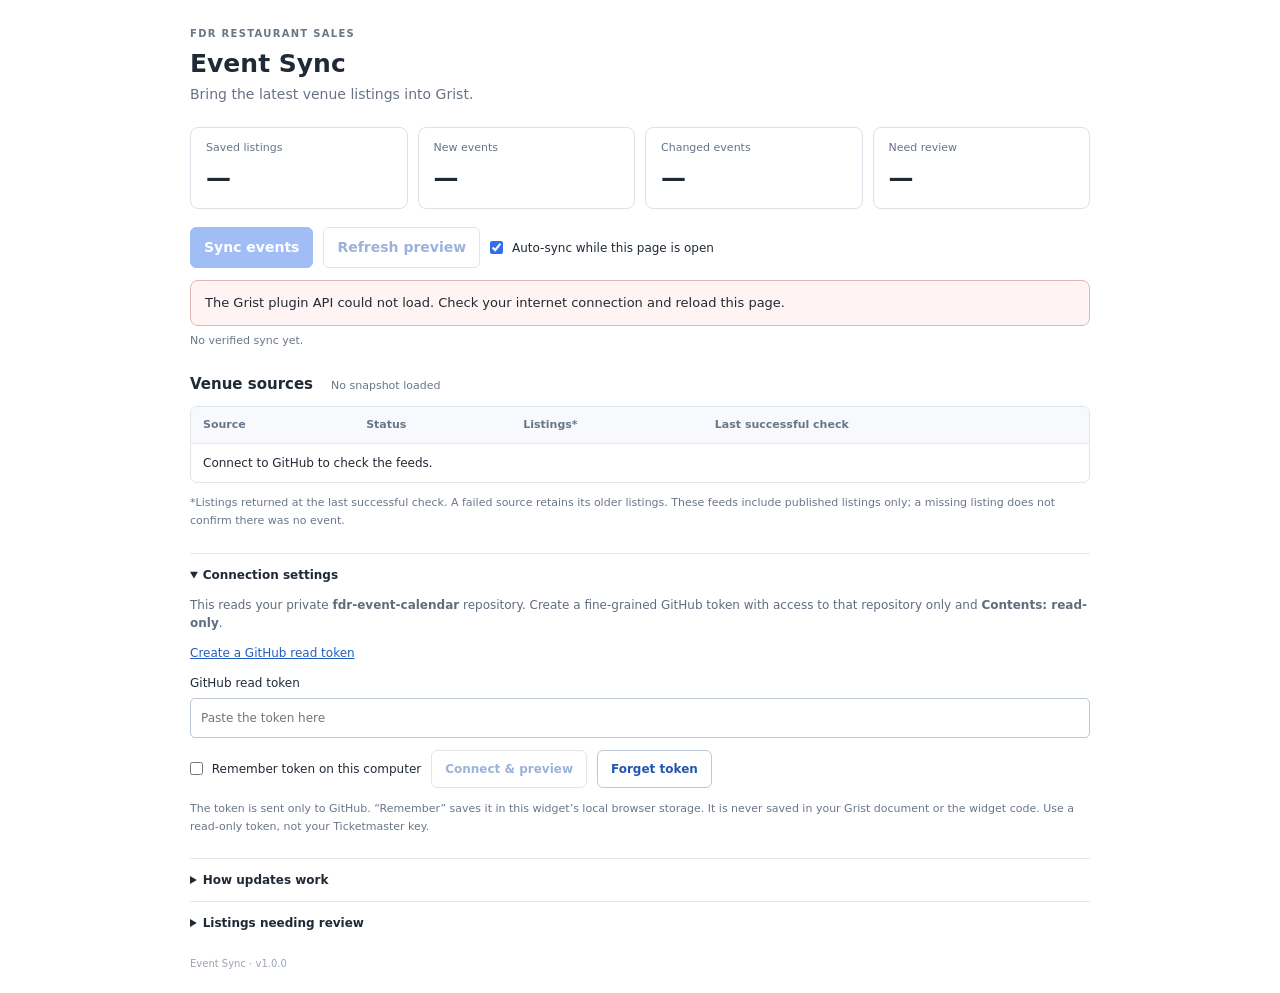
==== events/index.html @ 82c9d9f2 "Add event calendar sync widget for FDR Restaurant Sales" ====
<!doctype html>
<html lang="en">
<head>
  <meta charset="utf-8">
  <meta name="viewport" content="width=device-width, initial-scale=1">
  <meta name="referrer" content="no-referrer">
  <meta http-equiv="Content-Security-Policy" content="default-src 'none'; script-src 'self' https://docs.getgrist.com; style-src 'self'; connect-src https://api.github.com; base-uri 'none'; form-action 'none'">
  <title>FDR Event Sync</title>
  <link rel="stylesheet" href="style.css">
  <script defer src="https://docs.getgrist.com/grist-plugin-api.js"></script>
  <script defer src="core.js"></script>
  <script defer src="ui.js"></script>
</head>
<body>
<main>
  <header><span class="eyebrow">FDR RESTAURANT SALES</span><h1>Event Sync</h1>
  <p>Bring the latest venue listings into Grist.</p></header>
  <div class="stats" aria-label="Sync preview">
    <div><span>Saved listings</span><strong id="listings">—</strong></div>
    <div><span>New events</span><strong id="newEvents">—</strong></div>
    <div><span>Changed events</span><strong id="changedEvents">—</strong></div>
    <div><span>Need review</span><strong id="reviewCount">—</strong></div>
  </div>
  <div class="actions">
    <button id="sync" class="primary" disabled>Sync events</button>
    <button id="preview" disabled>Refresh preview</button>
    <label><input id="auto" type="checkbox" checked> Auto-sync while this page is open</label>
  </div>
  <div id="status" class="status" role="status" aria-live="polite">Connecting to Grist…</div>
  <p class="meta" id="lastSync">No verified sync yet.</p>
  <section aria-labelledby="sourceTitle">
    <div class="section-heading"><h2 id="sourceTitle">Venue sources</h2><span id="snapshotTime" class="meta">No snapshot loaded</span></div>
    <div class="table-wrap"><table><thead><tr><th>Source</th><th>Status</th><th>Listings*</th><th>Last successful check</th></tr></thead><tbody id="sources"><tr><td colspan="4">Connect to GitHub to check the feeds.</td></tr></tbody></table></div>
    <p class="fine">*Listings returned at the last successful check. A failed source retains its older listings. These feeds include published listings only; a missing listing does not confirm there was no event.</p>
  </section>
  <details id="connection" open>
    <summary>Connection settings</summary>
    <p>This reads your private <strong>fdr-event-calendar</strong> repository. Create a fine-grained GitHub token with access to that repository only and <strong>Contents: read-only</strong>.</p>
    <p><a href="https://github.com/settings/personal-access-tokens/new" target="_blank" rel="noopener noreferrer">Create a GitHub read token</a></p>
    <label for="token">GitHub read token</label>
    <input id="token" type="password" autocomplete="off" spellcheck="false" placeholder="Paste the token here">
    <div class="connection-actions"><label><input id="remember" type="checkbox"> Remember token on this computer</label><button id="connect">Connect &amp; preview</button><button id="forget">Forget token</button></div>
    <p class="fine">The token is sent only to GitHub. “Remember” saves it in this widget’s local browser storage. It is never saved in your Grist document or the widget code. Use a read-only token, not your Ticketmaster key.</p>
  </details>
  <details><summary>How updates work</summary>
    <p>GitHub collects venue listings daily. After your first verified sync, this page checks on opening and every 30 minutes while visible. It also checks when you return after 30 minutes. Grist must be running with this page visible.</p>
    <p>The preview shows new and changed events. Sync matches Event_Key and Venue_Key, updates source fields, and keeps existing row IDs. Your Review_Note and any extra note, reference, or formula columns are preserved. Updated collector notes go into Source_Review_Note, which is added on the first sync.</p>
    <p>If Source_Checks is already imported, it is also updated. Source status is shown here either way. Calendar and restaurant sales are not changed by this widget.</p>
    <p>Grant this custom widget <strong>Full document access</strong> in Grist so it can update Events and Venues.</p>
  </details>
  <details id="reviewDetails"><summary id="reviewTitle">Listings needing review</summary><ul id="reviewList"></ul></details>
  <footer>Event Sync · v1.0.0</footer>
</main>
</body>
</html>
---- events/style.css ----
:root {font-family: Inter, system-ui, -apple-system, BlinkMacSystemFont, "Segoe UI", sans-serif; color: #202a36; background: #fff; font-size: 14px; line-height: 1.5; color-scheme: light;}
* {box-sizing: border-box;}
body {margin: 0; padding: 22px; min-width: 300px;}
main {max-width: 900px; margin: 0 auto;}
header {margin-bottom: 22px;}
.eyebrow {color: #68788a; font-size: 10px; letter-spacing: .13em; font-weight: 650;}
h1 {font-size: 25px; line-height: 1.2; margin: 6px 0 5px;}
header p {margin: 0; color: #677384;}
h2 {font-size: 15px; margin: 0;}
.stats {display: grid; grid-template-columns: repeat(4, 1fr); gap: 10px; margin-bottom: 18px;}
.stats div {border: 1px solid #dce2e9; border-radius: 8px; padding: 12px 15px;}
.stats span {display: block; color: #667487; font-size: 11px;}
.stats strong {display: block; font-size: 25px; margin-top: 2px;}
.actions, .connection-actions {display: flex; flex-wrap: wrap; gap: 10px; align-items: center; margin: 12px 0;}
button {border: 1px solid #bcc8d7; border-radius: 6px; color: #2356b0; background: #fff; padding: 9px 13px; font: inherit; font-weight: 600; cursor: pointer;}
button.primary {background: #2f6fed; border-color: #2f6fed; color: #fff;}
button:disabled {opacity: .45; cursor: default;}
button:focus-visible, input:focus-visible, summary:focus-visible, a:focus-visible {outline: 2px solid #2f6fed; outline-offset: 3px;}
label {font-size: 12px;}
input[type=checkbox] {vertical-align: middle; accent-color: #2f6fed; margin: 0 5px 2px 0;}
input[type=password] {width: 100%; display: block; margin: 6px 0 10px; border: 1px solid #bdc8d5; border-radius: 5px; padding: 10px; font: inherit;}
.status {border: 1px solid #dce2e9; border-radius: 8px; padding: 12px 14px; white-space: pre-wrap; font-size: 13px; overflow-wrap: anywhere;}
.status.ok {border-color: #b5d8c1; background: #f0faf3;}
.status.warn {border-color: #e7cf8e; background: #fff9ec;}
.status.error {border-color: #dfb6b6; background: #fff3f3;}
.meta, .fine {font-size: 11px; color: #697689;}
.meta {margin: 7px 0 20px;}
.fine {line-height: 1.6;}
section {margin: 24px 0;}
.section-heading {display: flex; align-items: baseline; flex-wrap: wrap; gap: 8px 18px; margin-bottom: 10px;}
.section-heading .meta {margin: 0;}
.table-wrap {overflow-x: auto; border: 1px solid #e0e5ec; border-radius: 7px;}
table {border-collapse: collapse; width: 100%; text-align: left; font-size: 12px;}
th, td {padding: 10px 12px; border-bottom: 1px solid #e7ebf0; vertical-align: top;}
th {background: #f7f9fc; color: #697689; font-weight: 600; font-size: 11px;}
tr:last-child td {border-bottom: 0;}
td small {display: block; color: #778497; font-size: 10px; margin-top: 2px;}
.failed {color: #976013; font-weight: 650;}
.success {color: #286f42;}
details {border-top: 1px solid #e4e8ee; padding: 12px 0; font-size: 12px;}
summary {cursor: pointer; font-weight: 600;}
details p {color: #5f6d7f;}
a {color: #235ebf;}
li {margin-bottom: 10px; overflow-wrap: anywhere;}
footer {font-size: 10px; color: #9aa4b2; padding: 12px 0 0;}
@media (max-width: 590px) {body {padding: 15px;} .stats {grid-template-columns: repeat(2, 1fr);} .actions > label {width: 100%;}}
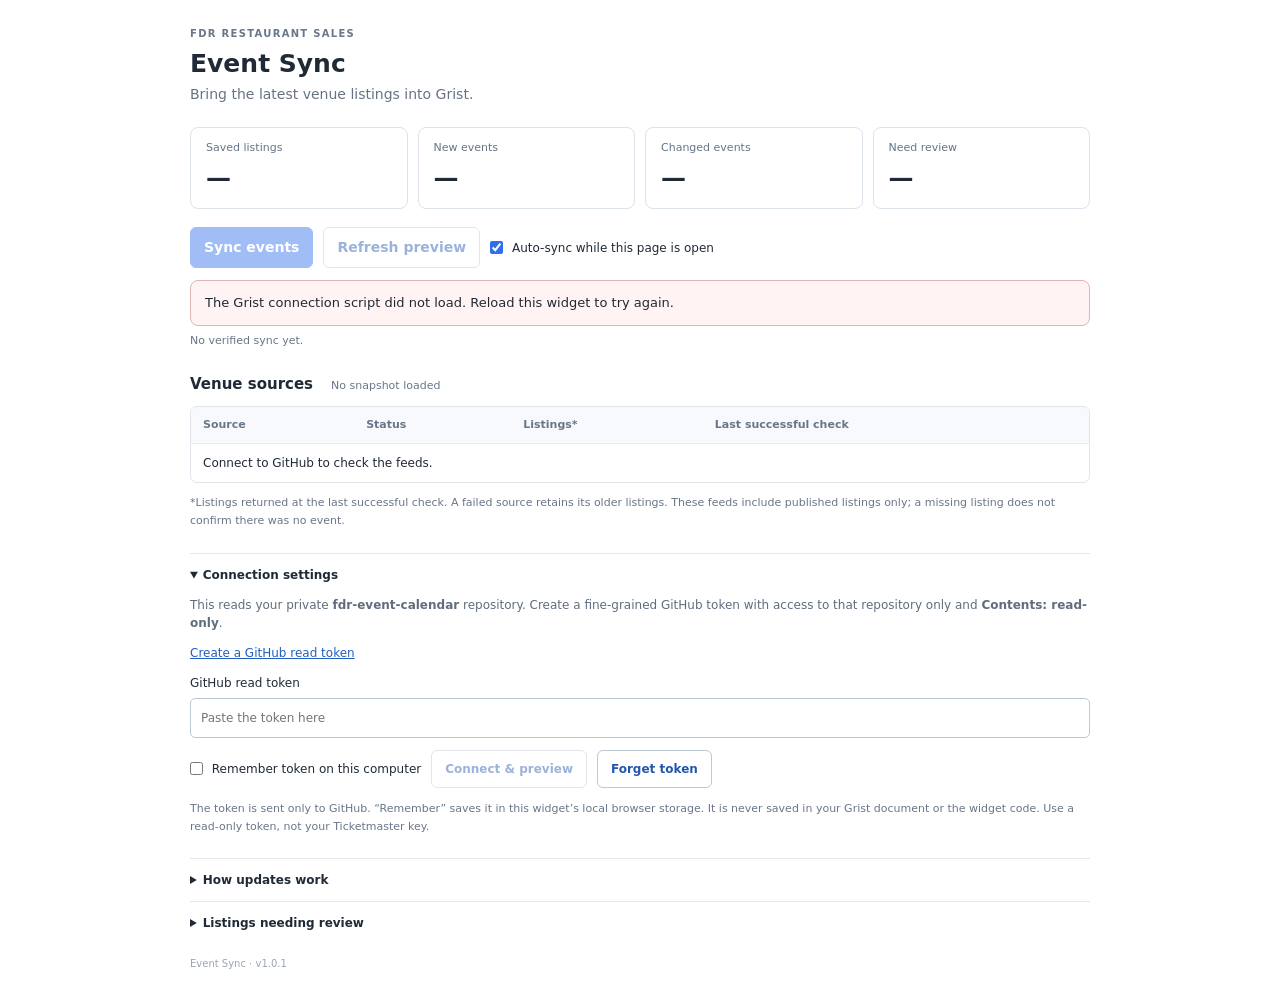
==== commit 3074f069: "Fix Grist API loading policy and test the real plugin bundle" ====
--- a/events/index.html
+++ b/events/index.html
@@ -4,7 +4,8 @@
   <meta charset="utf-8">
   <meta name="viewport" content="width=device-width, initial-scale=1">
   <meta name="referrer" content="no-referrer">
-  <meta http-equiv="Content-Security-Policy" content="default-src 'none'; script-src 'self' https://docs.getgrist.com; style-src 'self'; connect-src https://api.github.com; base-uri 'none'; form-action 'none'">
+  <!-- Grist's official API bundle uses eval; keep script origins restricted while allowing its runtime. -->
+  <meta http-equiv="Content-Security-Policy" content="default-src 'none'; script-src 'self' https://docs.getgrist.com 'unsafe-eval'; style-src 'self'; connect-src https://api.github.com; base-uri 'none'; form-action 'none'">
   <title>FDR Event Sync</title>
   <link rel="stylesheet" href="style.css">
   <script defer src="https://docs.getgrist.com/grist-plugin-api.js"></script>
@@ -49,7 +50,7 @@
     <p>Grant this custom widget <strong>Full document access</strong> in Grist so it can update Events and Venues.</p>
   </details>
   <details id="reviewDetails"><summary id="reviewTitle">Listings needing review</summary><ul id="reviewList"></ul></details>
-  <footer>Event Sync · v1.0.0</footer>
+  <footer>Event Sync · v1.0.1</footer>
 </main>
 </body>
 </html>
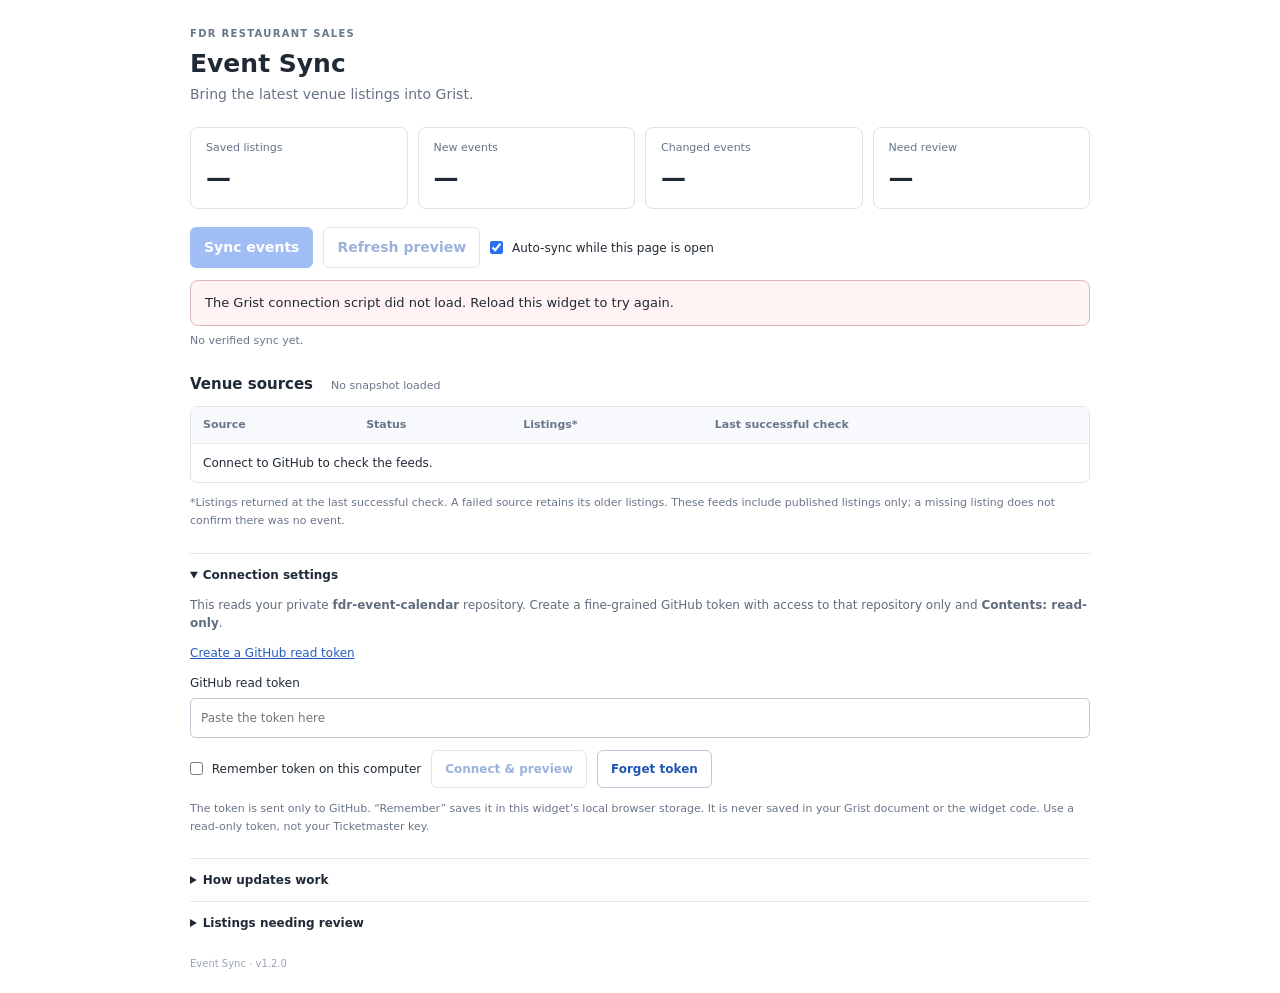
==== commit 262a6bda: "Add Riverview venue and direct public AMP calendar sync in Grist" ====
--- a/events/index.html
+++ b/events/index.html
@@ -5,12 +5,13 @@
   <meta name="viewport" content="width=device-width, initial-scale=1">
   <meta name="referrer" content="no-referrer">
   <!-- Grist's official API bundle uses eval; keep script origins restricted while allowing its runtime. -->
-  <meta http-equiv="Content-Security-Policy" content="default-src 'none'; script-src 'self' https://docs.getgrist.com 'unsafe-eval'; style-src 'self'; connect-src https://api.github.com; base-uri 'none'; form-action 'none'">
+  <meta http-equiv="Content-Security-Policy" content="default-src 'none'; script-src 'self' https://docs.getgrist.com 'unsafe-eval'; style-src 'self'; connect-src https://api.github.com https://fishersin.gov; base-uri 'none'; form-action 'none'">
   <title>FDR Event Sync</title>
   <link rel="stylesheet" href="style.css">
   <script defer src="https://docs.getgrist.com/grist-plugin-api.js"></script>
-  <script defer src="core.js"></script>
-  <script defer src="ui.js"></script>
+  <script defer src="core.js?v=1.2.0"></script>
+  <script defer src="desktop.js?v=1.2.0"></script>
+  <script defer src="ui.js?v=1.2.0"></script>
 </head>
 <body>
 <main>
@@ -44,13 +45,14 @@
     <p class="fine">The token is sent only to GitHub. “Remember” saves it in this widget’s local browser storage. It is never saved in your Grist document or the widget code. Use a read-only token, not your Ticketmaster key.</p>
   </details>
   <details><summary>How updates work</summary>
-    <p>GitHub collects venue listings daily. After your first verified sync, this page checks on opening and every 30 minutes while visible. It also checks when you return after 30 minutes. Grist must be running with this page visible.</p>
+    <p>GitHub collects Fishers Event Center, Ruoff, Riverview Health Arena at Innovation Mile, and AMP's Ticketmaster listings daily. This page fetches the AMP city calendar directly from your computer because the city does not accept GitHub server requests.</p>
+    <p>After your first verified sync, this page checks on opening and every 30 minutes while visible. It also checks when you return after 30 minutes. Grist must be running with this page visible.</p>
     <p>The preview shows new and changed events. Sync matches Event_Key and Venue_Key, updates source fields, and keeps existing row IDs. Your Review_Note and any extra note, reference, or formula columns are preserved. Updated collector notes go into Source_Review_Note, which is added on the first sync.</p>
-    <p>If Source_Checks is already imported, it is also updated. Source status is shown here either way. Calendar and restaurant sales are not changed by this widget.</p>
+    <p>Source_Checks stores the latest feed status and is added on the first direct AMP sync if needed. If AMP cannot load, its saved Grist events are retained while the other feeds update. Calendar and restaurant sales are not changed by this widget.</p>
     <p>Grant this custom widget <strong>Full document access</strong> in Grist so it can update Events and Venues.</p>
   </details>
   <details id="reviewDetails"><summary id="reviewTitle">Listings needing review</summary><ul id="reviewList"></ul></details>
-  <footer>Event Sync · v1.0.1</footer>
+  <footer>Event Sync · v1.2.0</footer>
 </main>
 </body>
 </html>
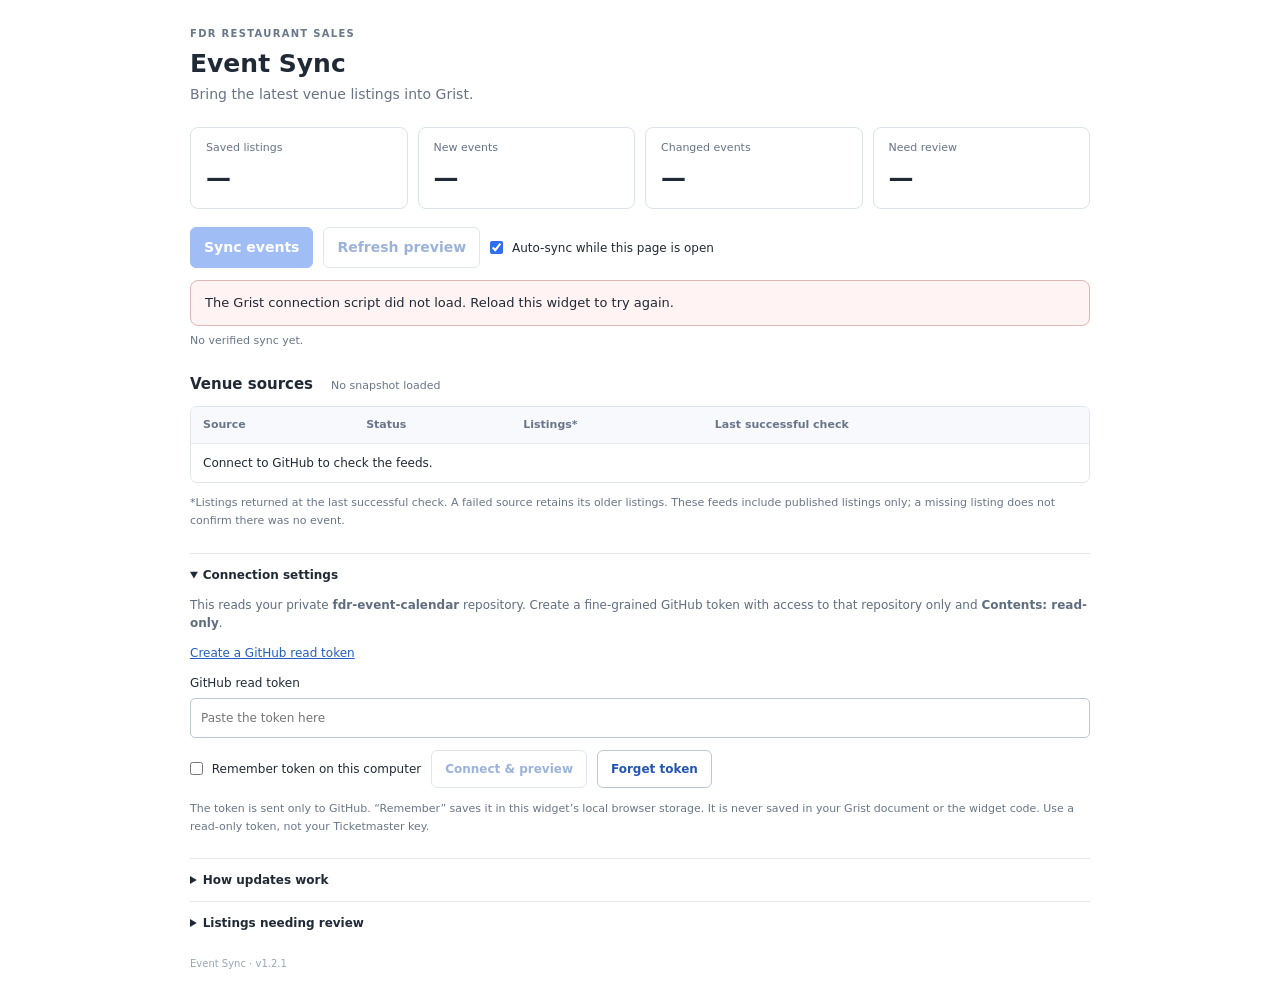
==== commit f85b2607: "Separate Grist schema setup from keyed event writes" ====
--- a/events/index.html
+++ b/events/index.html
@@ -9,9 +9,9 @@
   <title>FDR Event Sync</title>
   <link rel="stylesheet" href="style.css">
   <script defer src="https://docs.getgrist.com/grist-plugin-api.js"></script>
-  <script defer src="core.js?v=1.2.0"></script>
-  <script defer src="desktop.js?v=1.2.0"></script>
-  <script defer src="ui.js?v=1.2.0"></script>
+  <script defer src="core.js?v=1.2.1"></script>
+  <script defer src="desktop.js?v=1.2.1"></script>
+  <script defer src="ui.js?v=1.2.1"></script>
 </head>
 <body>
 <main>
@@ -52,7 +52,7 @@
     <p>Grant this custom widget <strong>Full document access</strong> in Grist so it can update Events and Venues.</p>
   </details>
   <details id="reviewDetails"><summary id="reviewTitle">Listings needing review</summary><ul id="reviewList"></ul></details>
-  <footer>Event Sync · v1.2.0</footer>
+  <footer>Event Sync · v1.2.1</footer>
 </main>
 </body>
 </html>
